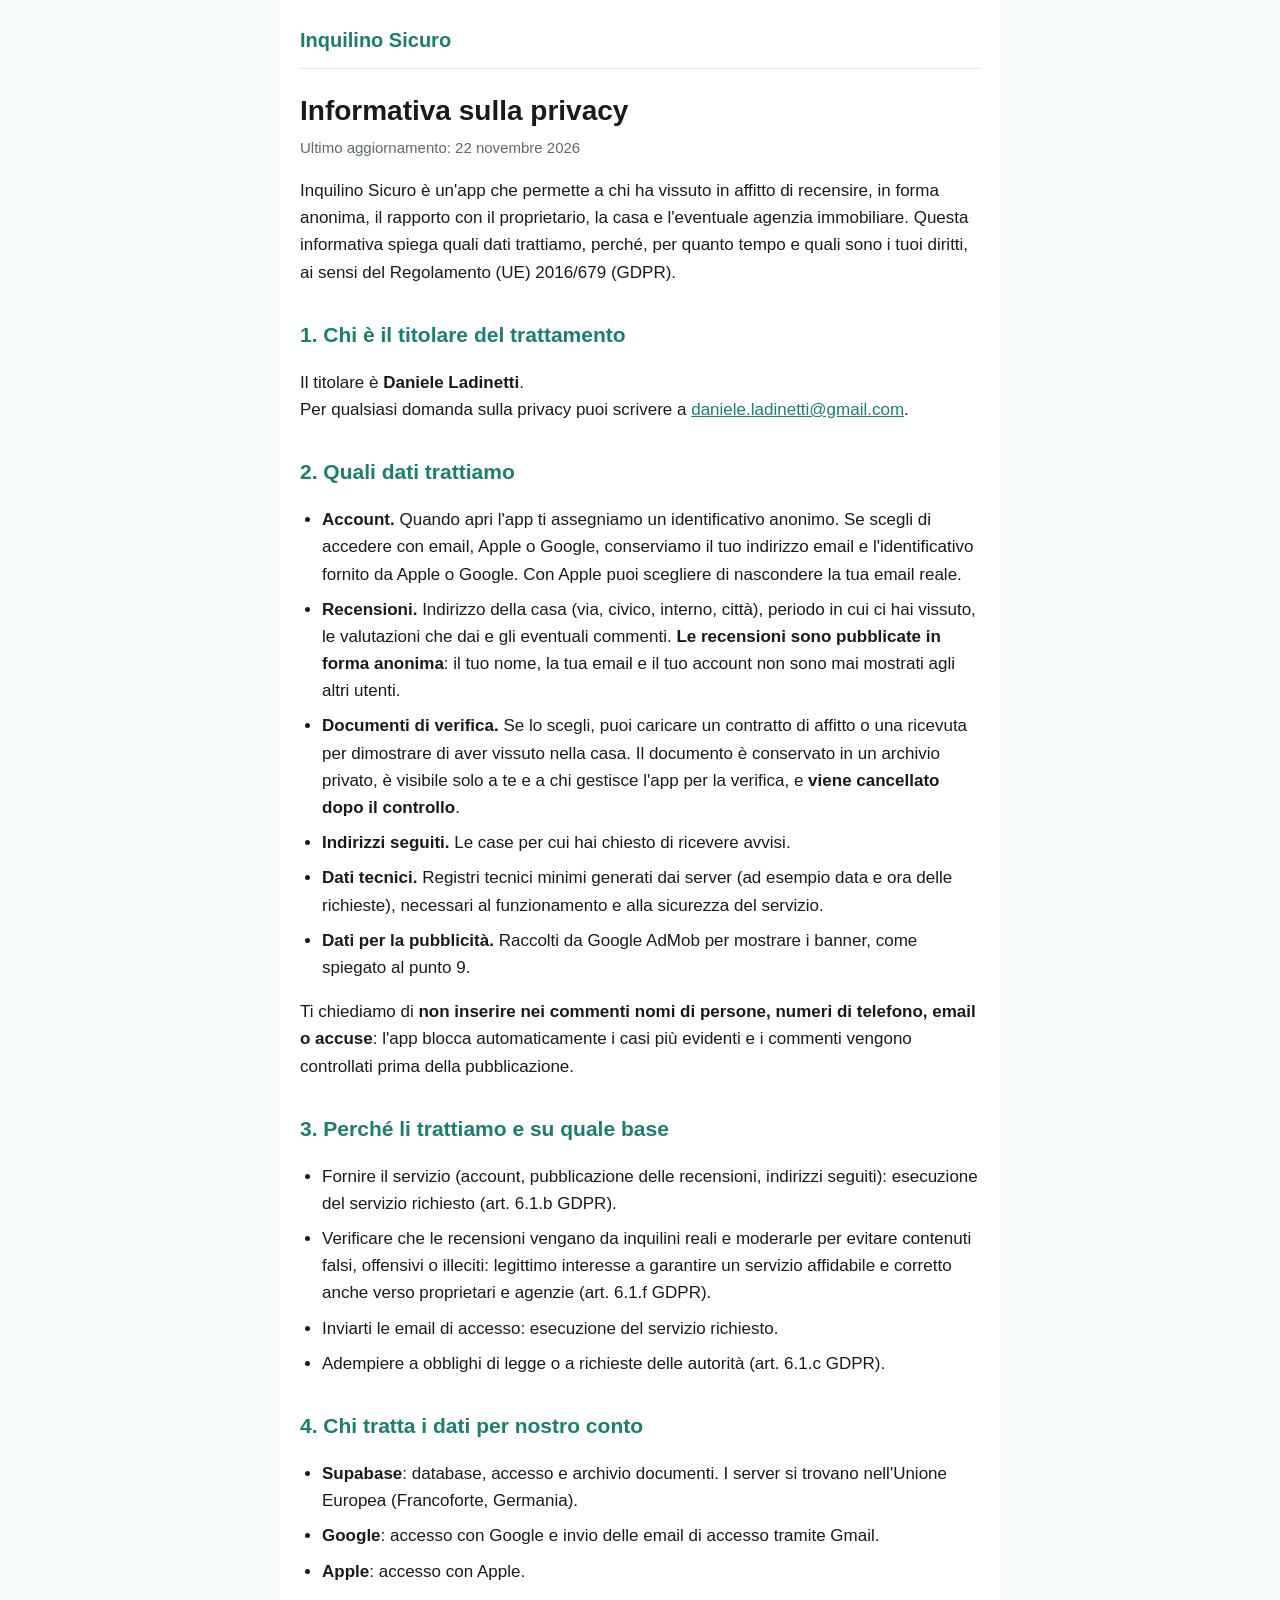
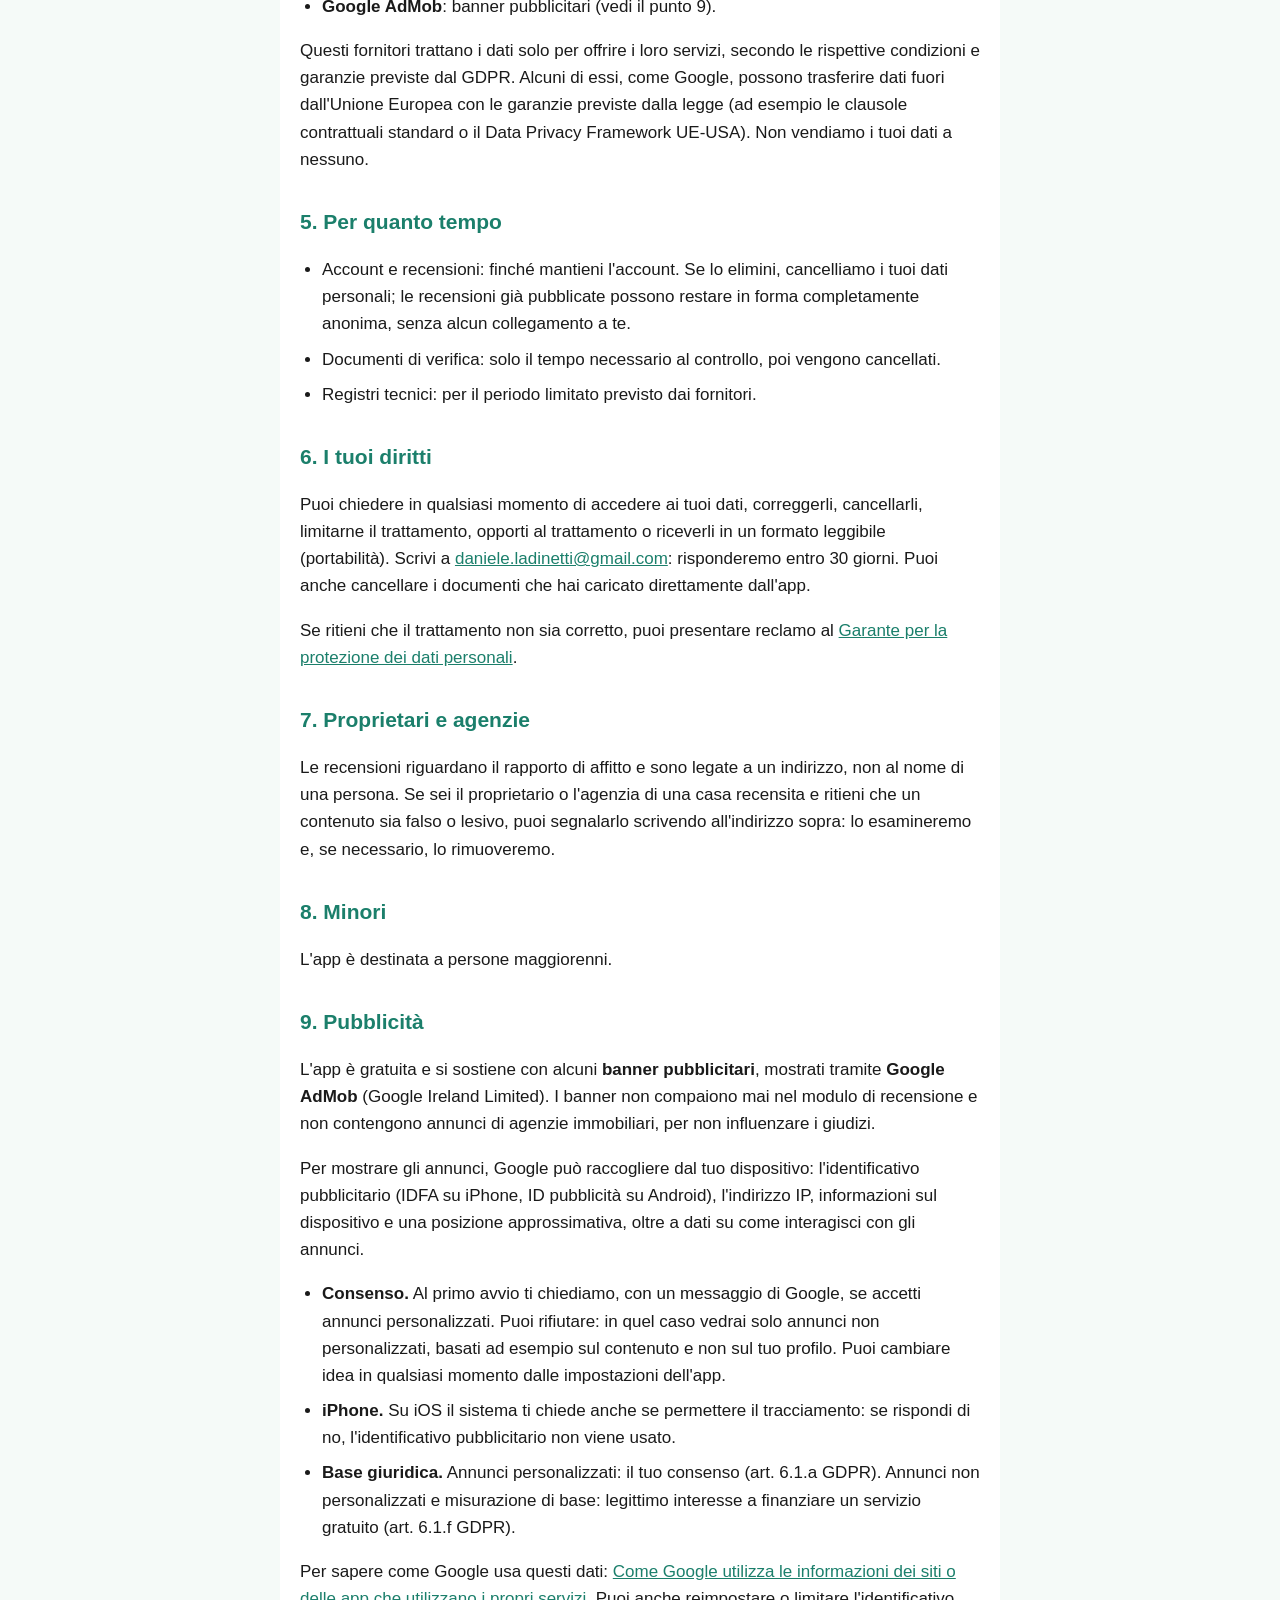
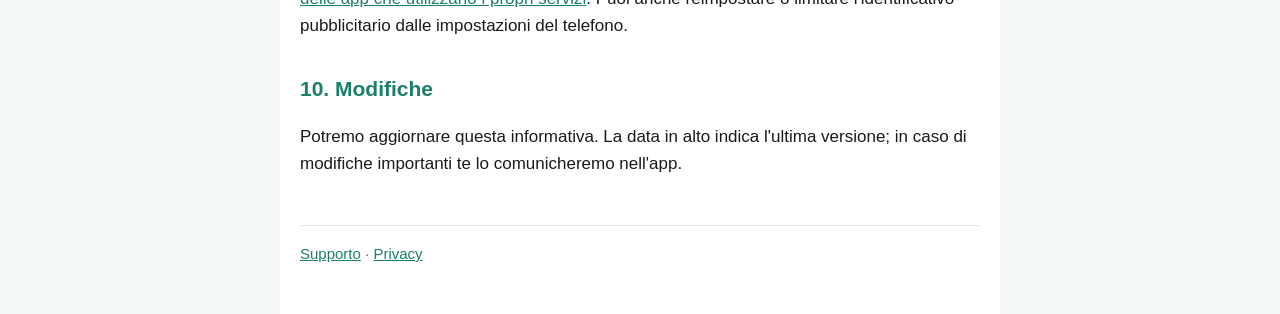
==== privacy.html @ e48c76f4 "Add files via upload" ====
<!doctype html>
<html lang="it">
<head>
<meta charset="utf-8">
<meta name="viewport" content="width=device-width, initial-scale=1">
<title>Privacy – Inquilino Sicuro</title>
<link rel="stylesheet" href="stile.css">
</head>
<body>
<main>
<header>
  <a class="marchio" href="index.html">Inquilino Sicuro</a>
</header>

<h1>Informativa sulla privacy</h1>
<p class="aggiornata">Ultimo aggiornamento: 22 novembre 2026</p>

<p>Inquilino Sicuro è un'app che permette a chi ha vissuto in affitto di recensire, in forma anonima,
il rapporto con il proprietario, la casa e l'eventuale agenzia immobiliare. Questa informativa spiega
quali dati trattiamo, perché, per quanto tempo e quali sono i tuoi diritti, ai sensi del
Regolamento (UE) 2016/679 (GDPR).</p>

<h2>1. Chi è il titolare del trattamento</h2>
<p>Il titolare è <strong>Daniele Ladinetti</strong>.<br>
Per qualsiasi domanda sulla privacy puoi scrivere a
<a href="mailto:daniele.ladinetti@gmail.com">daniele.ladinetti@gmail.com</a>.</p>

<h2>2. Quali dati trattiamo</h2>
<ul>
  <li><strong>Account.</strong> Quando apri l'app ti assegniamo un identificativo anonimo. Se scegli di
    accedere con email, Apple o Google, conserviamo il tuo indirizzo email e l'identificativo fornito da
    Apple o Google. Con Apple puoi scegliere di nascondere la tua email reale.</li>
  <li><strong>Recensioni.</strong> Indirizzo della casa (via, civico, interno, città), periodo in cui ci hai
    vissuto, le valutazioni che dai e gli eventuali commenti. <strong>Le recensioni sono pubblicate in forma
    anonima</strong>: il tuo nome, la tua email e il tuo account non sono mai mostrati agli altri utenti.</li>
  <li><strong>Documenti di verifica.</strong> Se lo scegli, puoi caricare un contratto di affitto o una
    ricevuta per dimostrare di aver vissuto nella casa. Il documento è conservato in un archivio privato,
    è visibile solo a te e a chi gestisce l'app per la verifica, e <strong>viene cancellato dopo il
    controllo</strong>.</li>
  <li><strong>Indirizzi seguiti.</strong> Le case per cui hai chiesto di ricevere avvisi.</li>
  <li><strong>Dati tecnici.</strong> Registri tecnici minimi generati dai server (ad esempio data e ora
    delle richieste), necessari al funzionamento e alla sicurezza del servizio.</li>
  <li><strong>Dati per la pubblicità.</strong> Raccolti da Google AdMob per mostrare i banner,
    come spiegato al punto 9.</li>
</ul>
<p>Ti chiediamo di <strong>non inserire nei commenti nomi di persone, numeri di telefono, email o accuse</strong>:
l'app blocca automaticamente i casi più evidenti e i commenti vengono controllati prima della pubblicazione.</p>

<h2>3. Perché li trattiamo e su quale base</h2>
<ul>
  <li>Fornire il servizio (account, pubblicazione delle recensioni, indirizzi seguiti):
    esecuzione del servizio richiesto (art. 6.1.b GDPR).</li>
  <li>Verificare che le recensioni vengano da inquilini reali e moderarle per evitare contenuti falsi,
    offensivi o illeciti: legittimo interesse a garantire un servizio affidabile e corretto anche verso
    proprietari e agenzie (art. 6.1.f GDPR).</li>
  <li>Inviarti le email di accesso: esecuzione del servizio richiesto.</li>
  <li>Adempiere a obblighi di legge o a richieste delle autorità (art. 6.1.c GDPR).</li>
</ul>

<h2>4. Chi tratta i dati per nostro conto</h2>
<ul>
  <li><strong>Supabase</strong>: database, accesso e archivio documenti. I server si trovano
    nell'Unione Europea (Francoforte, Germania).</li>
  <li><strong>Google</strong>: accesso con Google e invio delle email di accesso tramite Gmail.</li>
  <li><strong>Apple</strong>: accesso con Apple.</li>
  <li><strong>Google AdMob</strong>: banner pubblicitari (vedi il punto 9).</li>
</ul>
<p>Questi fornitori trattano i dati solo per offrire i loro servizi, secondo le rispettive condizioni
e garanzie previste dal GDPR. Alcuni di essi, come Google, possono trasferire dati fuori dall'Unione
Europea con le garanzie previste dalla legge (ad esempio le clausole contrattuali standard o il
Data Privacy Framework UE-USA). Non vendiamo i tuoi dati a nessuno.</p>

<h2>5. Per quanto tempo</h2>
<ul>
  <li>Account e recensioni: finché mantieni l'account. Se lo elimini, cancelliamo i tuoi dati personali;
    le recensioni già pubblicate possono restare in forma completamente anonima, senza alcun collegamento a te.</li>
  <li>Documenti di verifica: solo il tempo necessario al controllo, poi vengono cancellati.</li>
  <li>Registri tecnici: per il periodo limitato previsto dai fornitori.</li>
</ul>

<h2>6. I tuoi diritti</h2>
<p>Puoi chiedere in qualsiasi momento di accedere ai tuoi dati, correggerli, cancellarli, limitarne il
trattamento, opporti al trattamento o riceverli in un formato leggibile (portabilità). Scrivi a
<a href="mailto:daniele.ladinetti@gmail.com">daniele.ladinetti@gmail.com</a>: risponderemo entro 30 giorni.
Puoi anche cancellare i documenti che hai caricato direttamente dall'app.</p>
<p>Se ritieni che il trattamento non sia corretto, puoi presentare reclamo al
<a href="https://www.garanteprivacy.it" rel="noopener">Garante per la protezione dei dati personali</a>.</p>

<h2>7. Proprietari e agenzie</h2>
<p>Le recensioni riguardano il rapporto di affitto e sono legate a un indirizzo, non al nome di una persona.
Se sei il proprietario o l'agenzia di una casa recensita e ritieni che un contenuto sia falso o lesivo,
puoi segnalarlo scrivendo all'indirizzo sopra: lo esamineremo e, se necessario, lo rimuoveremo.</p>

<h2>8. Minori</h2>
<p>L'app è destinata a persone maggiorenni.</p>

<h2>9. Pubblicità</h2>
<p>L'app è gratuita e si sostiene con alcuni <strong>banner pubblicitari</strong>, mostrati tramite
<strong>Google AdMob</strong> (Google Ireland Limited). I banner non compaiono mai nel modulo di recensione
e non contengono annunci di agenzie immobiliari, per non influenzare i giudizi.</p>
<p>Per mostrare gli annunci, Google può raccogliere dal tuo dispositivo: l'identificativo pubblicitario
(IDFA su iPhone, ID pubblicità su Android), l'indirizzo IP, informazioni sul dispositivo e una posizione
approssimativa, oltre a dati su come interagisci con gli annunci.</p>
<ul>
  <li><strong>Consenso.</strong> Al primo avvio ti chiediamo, con un messaggio di Google, se accetti annunci
    personalizzati. Puoi rifiutare: in quel caso vedrai solo annunci non personalizzati, basati ad esempio
    sul contenuto e non sul tuo profilo. Puoi cambiare idea in qualsiasi momento dalle impostazioni dell'app.</li>
  <li><strong>iPhone.</strong> Su iOS il sistema ti chiede anche se permettere il tracciamento: se rispondi
    di no, l'identificativo pubblicitario non viene usato.</li>
  <li><strong>Base giuridica.</strong> Annunci personalizzati: il tuo consenso (art. 6.1.a GDPR).
    Annunci non personalizzati e misurazione di base: legittimo interesse a finanziare un servizio gratuito
    (art. 6.1.f GDPR).</li>
</ul>
<p>Per sapere come Google usa questi dati: <a href="https://policies.google.com/technologies/partner-sites?hl=it"
rel="noopener">Come Google utilizza le informazioni dei siti o delle app che utilizzano i propri servizi</a>.
Puoi anche reimpostare o limitare l'identificativo pubblicitario dalle impostazioni del telefono.</p>

<h2>10. Modifiche</h2>
<p>Potremo aggiornare questa informativa. La data in alto indica l'ultima versione; in caso di modifiche
importanti te lo comunicheremo nell'app.</p>

<footer>
  <a href="index.html">Supporto</a> · <a href="privacy.html">Privacy</a>
</footer>
</main>
</body>
</html>
---- stile.css ----
:root {
  --verde: #1B7F6B;
  --testo: #1a1a1a;
  --tenue: #5f6b68;
  --sfondo: #f5faf8;
  --carta: #ffffff;
  --bordo: #dde7e4;
}
@media (prefers-color-scheme: dark) {
  :root {
    --verde: #5fcfb6;
    --testo: #e8efed;
    --tenue: #a3b3af;
    --sfondo: #0f1614;
    --carta: #17211e;
    --bordo: #2a3834;
  }
}
* { box-sizing: border-box; }
body {
  margin: 0;
  background: var(--sfondo);
  color: var(--testo);
  font: 17px/1.6 -apple-system, BlinkMacSystemFont, "Segoe UI", Roboto, Helvetica, Arial, sans-serif;
}
main {
  max-width: 720px;
  margin: 0 auto;
  padding: 24px 20px 48px;
  background: var(--carta);
  min-height: 100vh;
}
header { padding-bottom: 12px; border-bottom: 1px solid var(--bordo); margin-bottom: 24px; }
.marchio { color: var(--verde); font-weight: 700; font-size: 20px; text-decoration: none; }
h1 { font-size: 28px; line-height: 1.25; margin: 0 0 8px; }
h2 { font-size: 21px; margin-top: 32px; color: var(--verde); }
h3 { font-size: 18px; margin: 24px 0 4px; }
a { color: var(--verde); }
ul { padding-left: 22px; }
li { margin-bottom: 8px; }
.aggiornata { color: var(--tenue); font-size: 15px; margin-top: 0; }
footer { margin-top: 48px; padding-top: 16px; border-top: 1px solid var(--bordo); color: var(--tenue); font-size: 15px; }
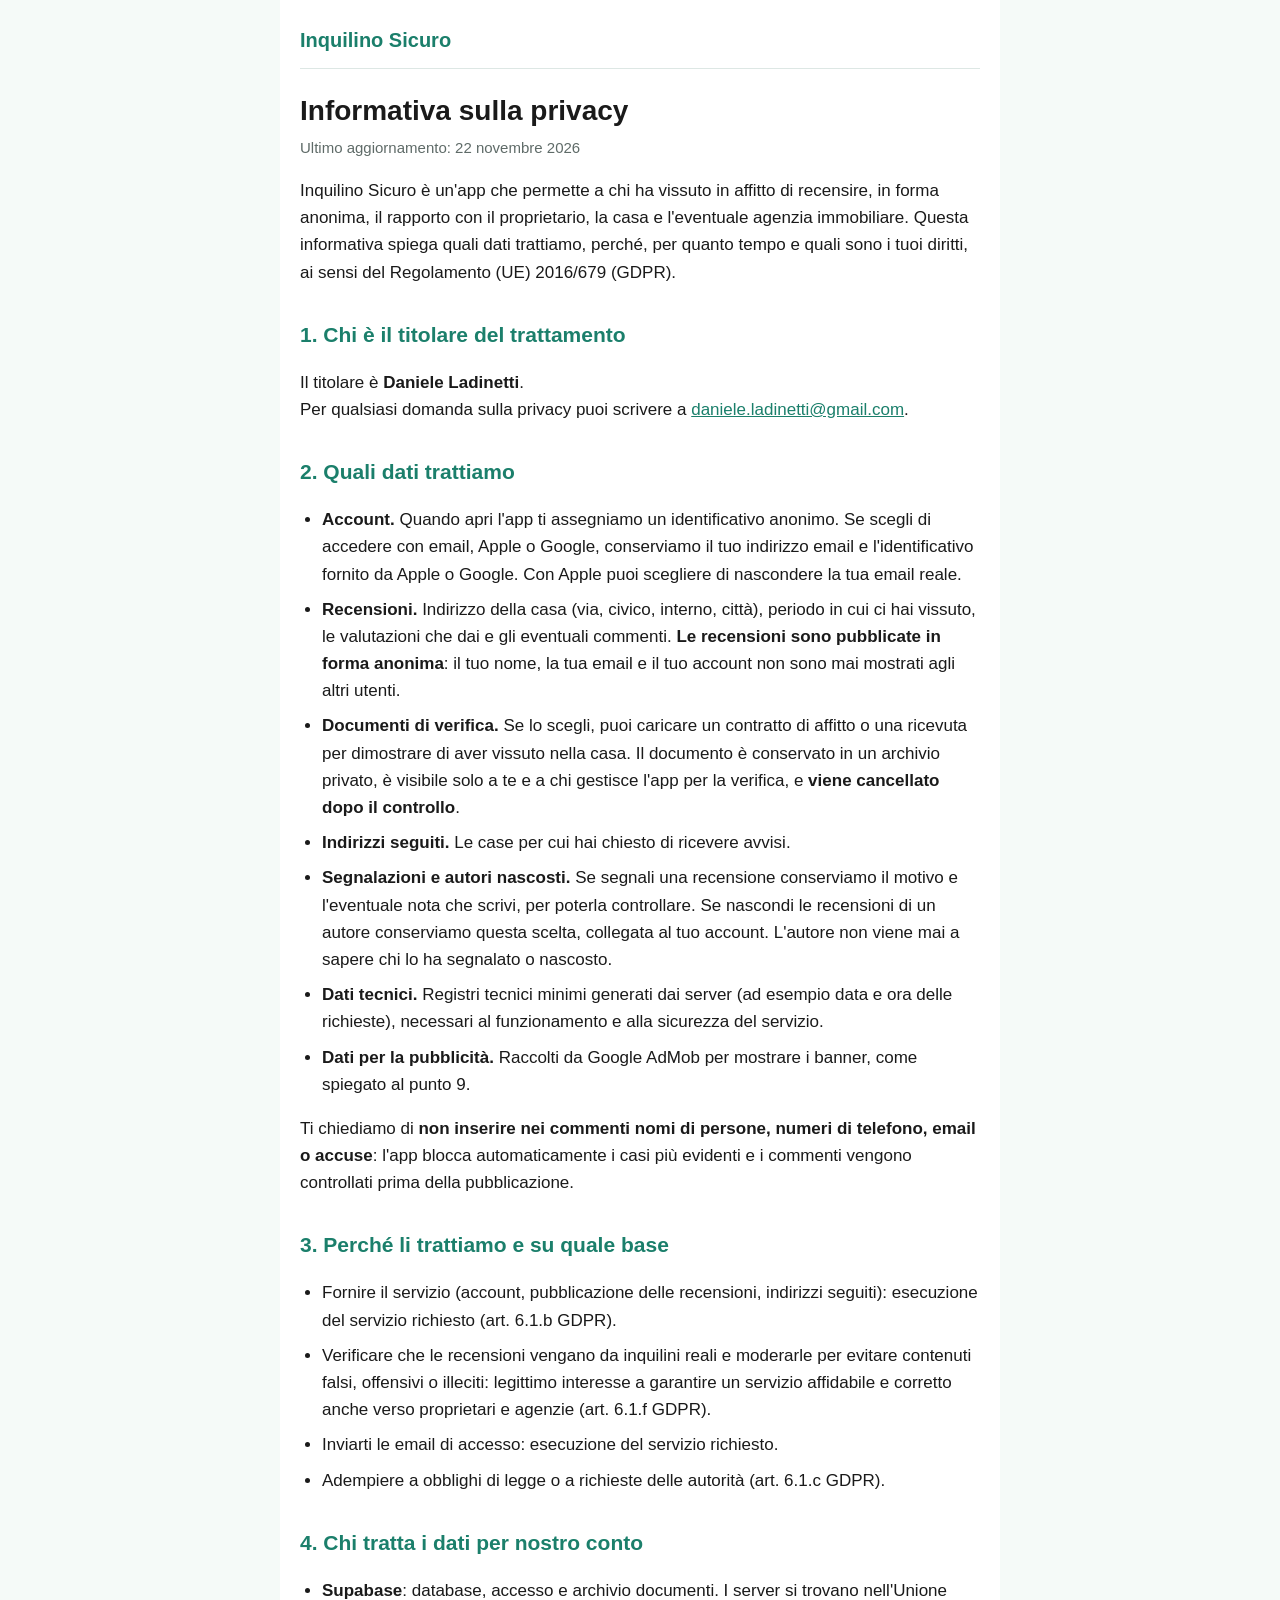
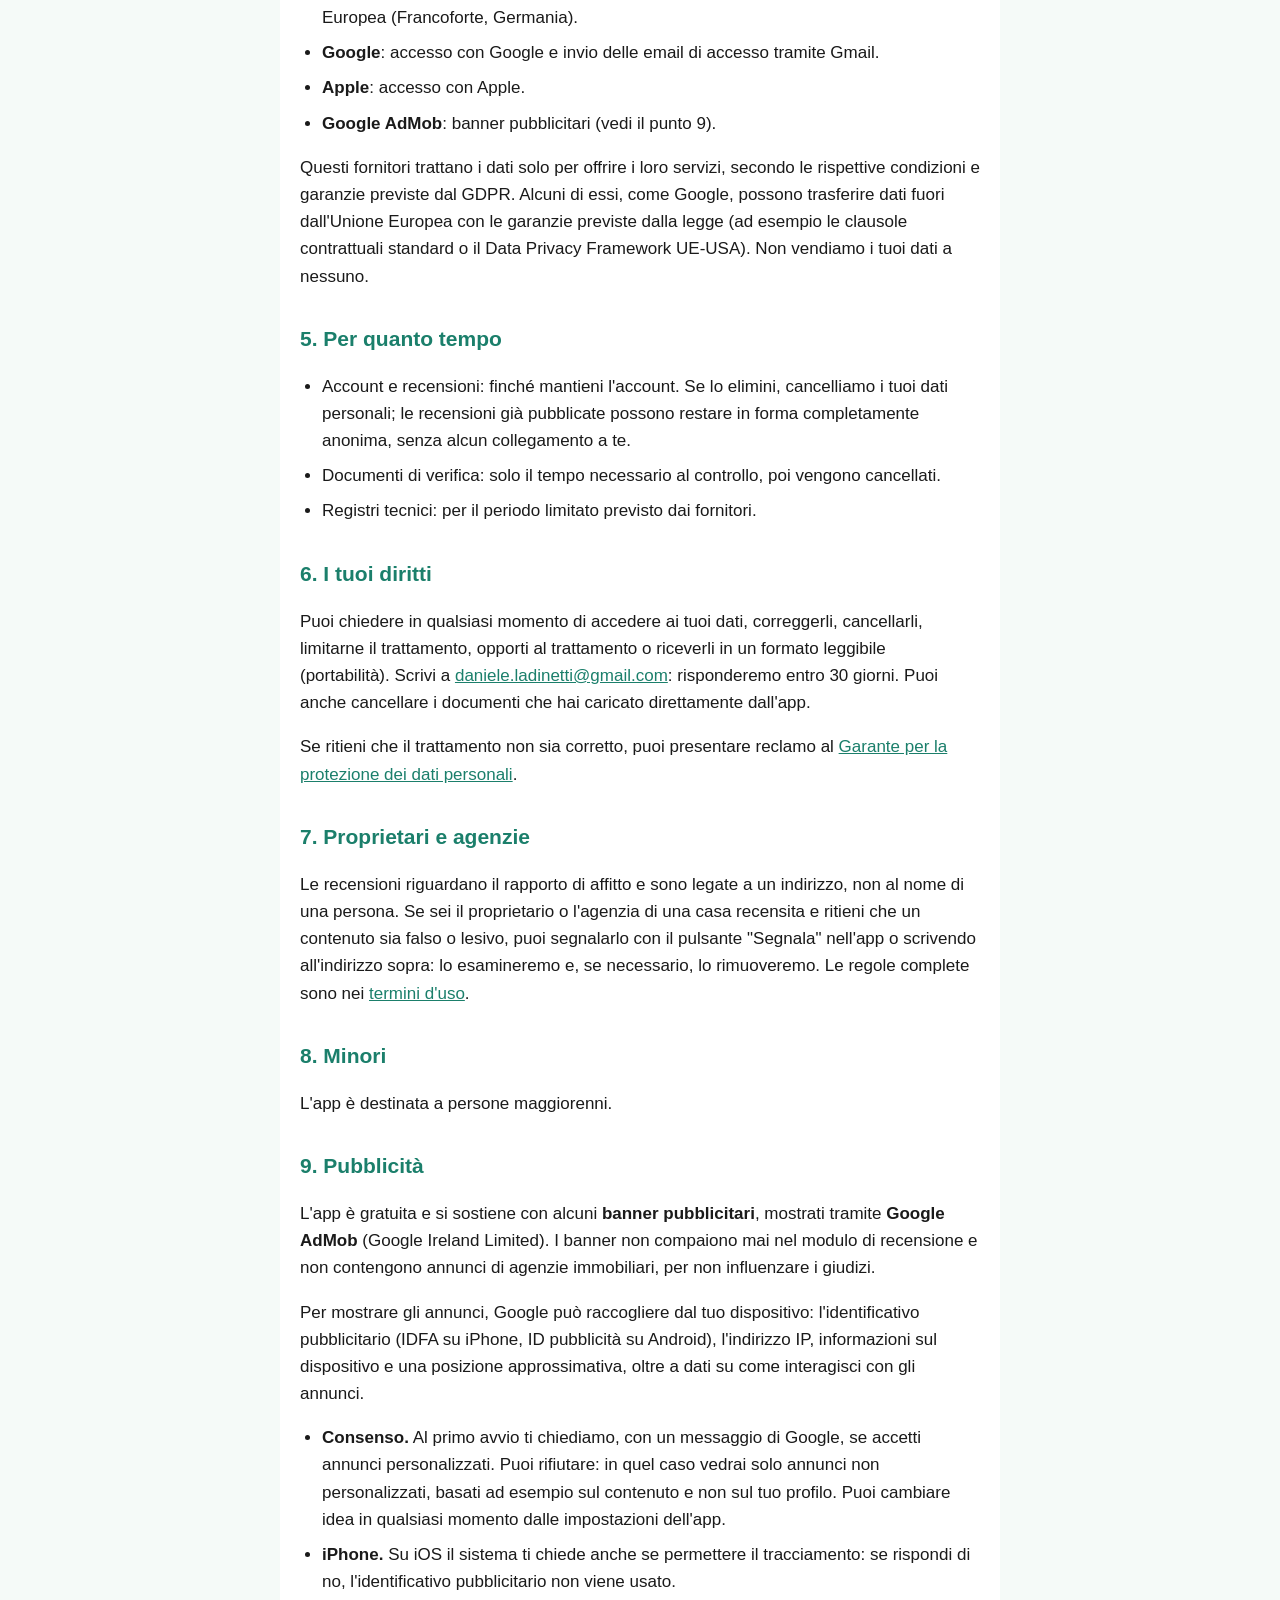
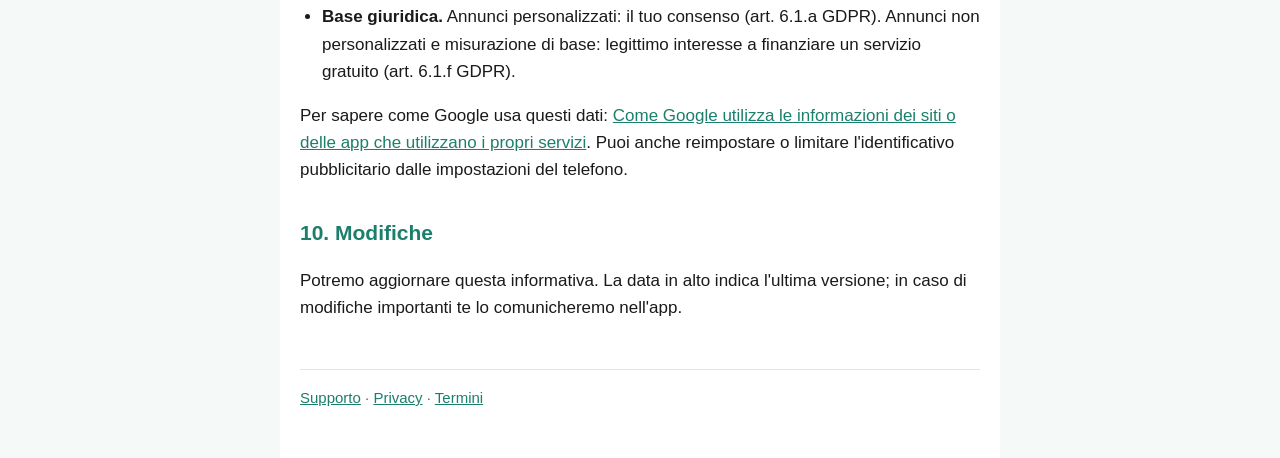
==== commit de20d3f4: "Add files via upload" ====
--- a/privacy.html
+++ b/privacy.html
@@ -38,6 +38,9 @@
     è visibile solo a te e a chi gestisce l'app per la verifica, e <strong>viene cancellato dopo il
     controllo</strong>.</li>
   <li><strong>Indirizzi seguiti.</strong> Le case per cui hai chiesto di ricevere avvisi.</li>
+  <li><strong>Segnalazioni e autori nascosti.</strong> Se segnali una recensione conserviamo il motivo e
+    l'eventuale nota che scrivi, per poterla controllare. Se nascondi le recensioni di un autore conserviamo
+    questa scelta, collegata al tuo account. L'autore non viene mai a sapere chi lo ha segnalato o nascosto.</li>
   <li><strong>Dati tecnici.</strong> Registri tecnici minimi generati dai server (ad esempio data e ora
     delle richieste), necessari al funzionamento e alla sicurezza del servizio.</li>
   <li><strong>Dati per la pubblicità.</strong> Raccolti da Google AdMob per mostrare i banner,
@@ -89,7 +92,8 @@
 <h2>7. Proprietari e agenzie</h2>
 <p>Le recensioni riguardano il rapporto di affitto e sono legate a un indirizzo, non al nome di una persona.
 Se sei il proprietario o l'agenzia di una casa recensita e ritieni che un contenuto sia falso o lesivo,
-puoi segnalarlo scrivendo all'indirizzo sopra: lo esamineremo e, se necessario, lo rimuoveremo.</p>
+puoi segnalarlo con il pulsante "Segnala" nell'app o scrivendo all'indirizzo sopra: lo esamineremo
+e, se necessario, lo rimuoveremo. Le regole complete sono nei <a href="termini.html">termini d'uso</a>.</p>
 
 <h2>8. Minori</h2>
 <p>L'app è destinata a persone maggiorenni.</p>
@@ -120,7 +124,7 @@
 importanti te lo comunicheremo nell'app.</p>
 
 <footer>
-  <a href="index.html">Supporto</a> · <a href="privacy.html">Privacy</a>
+  <a href="index.html">Supporto</a> · <a href="privacy.html">Privacy</a> · <a href="termini.html">Termini</a>
 </footer>
 </main>
 </body>
